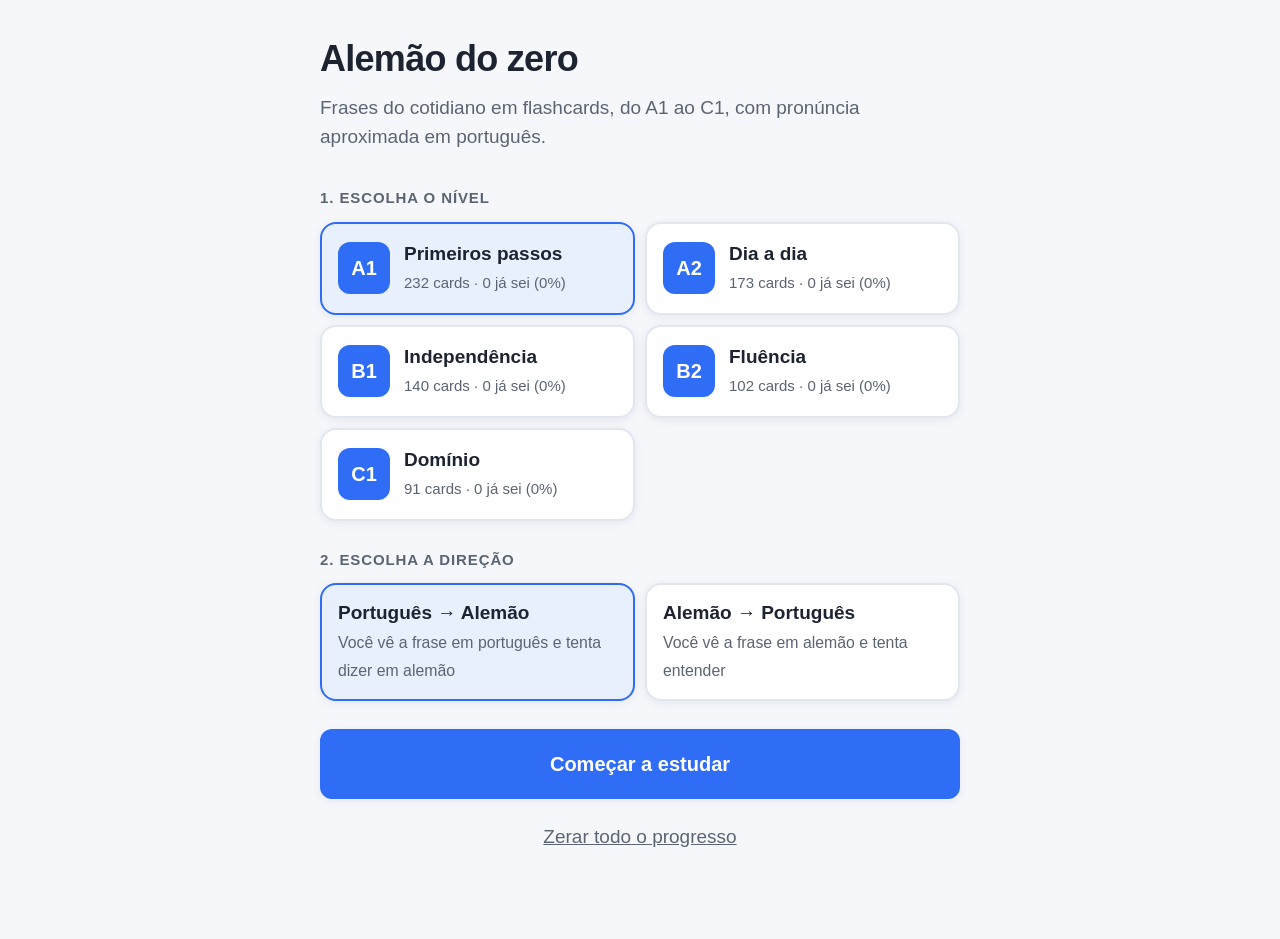
==== index.html @ b5f76ad8 "Curso de alemão em flashcards, do A1 ao C1 Site estático (HTML, CSS e JS puros, sem build) com 738 f" ====
<!doctype html>
<html lang="pt-BR">
<head>
<meta charset="utf-8">
<meta name="viewport" content="width=device-width, initial-scale=1">
<title>Alemão do Zero — Flashcards</title>
<meta name="description" content="Curso de alemão do zero com flashcards de frases do cotidiano, do A1 ao C1, com pronúncia aproximada em português.">
<link rel="stylesheet" href="css/style.css">
<link rel="icon" href="data:image/svg+xml,<svg xmlns='http://www.w3.org/2000/svg' viewBox='0 0 100 100'><text y='.9em' font-size='90'>🇩🇪</text></svg>">
</head>
<body>

<!-- ------------------------------------------------------------- TELA INICIAL -->
<main id="tela-inicio" class="tela">
  <header class="cabecalho">
    <h1>Alemão do zero</h1>
    <p class="subtitulo">Frases do cotidiano em flashcards, do A1 ao C1,
      com pronúncia aproximada em português.</p>
  </header>

  <section class="bloco">
    <h2>1. Escolha o nível</h2>
    <div id="lista-niveis" class="niveis"></div>
  </section>

  <section class="bloco">
    <h2>2. Escolha a direção</h2>
    <div class="direcoes" role="radiogroup" aria-label="Direção do estudo">
      <button type="button" class="direcao" data-direcao="pt-de" aria-pressed="true">
        <strong>Português → Alemão</strong>
        <small>Você vê a frase em português e tenta dizer em alemão</small>
      </button>
      <button type="button" class="direcao" data-direcao="de-pt" aria-pressed="false">
        <strong>Alemão → Português</strong>
        <small>Você vê a frase em alemão e tenta entender</small>
      </button>
    </div>
  </section>

  <p id="aviso-voz" class="aviso" hidden></p>

  <section class="bloco rodape-inicio">
    <button type="button" id="btn-comecar" class="btn btn-grande">Começar a estudar</button>
    <button type="button" id="btn-zerar-tudo" class="btn btn-texto">Zerar todo o progresso</button>
  </section>
</main>

<!-- ---------------------------------------------------------------- ESTUDO -->
<main id="tela-estudo" class="tela" hidden>
  <header class="barra-topo">
    <button type="button" id="btn-voltar" class="btn btn-icone" aria-label="Voltar ao início">←</button>
    <div class="info-sessao">
      <span id="rotulo-sessao"></span>
      <span id="contador" class="contador"></span>
    </div>
    <button type="button" id="btn-embaralhar" class="btn btn-icone" aria-label="Embaralhar cards" title="Embaralhar">⇄</button>
  </header>

  <div class="progresso" role="progressbar" aria-label="Progresso do nível"
       aria-valuemin="0" aria-valuemax="100" aria-valuenow="0" id="progresso">
    <div id="progresso-barra" class="progresso-barra"></div>
  </div>
  <p id="progresso-texto" class="progresso-texto"></p>

  <div id="card" class="card" tabindex="0" role="button"
       aria-label="Card. Toque ou aperte espaço para virar.">
    <div class="card-inner" id="card-inner">

      <div class="card-face card-frente">
        <p class="etiqueta" id="etiqueta-frente"></p>
        <p class="frase" id="frase-frente"></p>
        <p class="dica">toque no card ou aperte <kbd>espaço</kbd> para virar</p>
      </div>

      <div class="card-face card-verso">
        <p class="etiqueta" id="etiqueta-verso"></p>
        <p class="frase frase-verso" id="frase-verso"></p>
        <p class="pronuncia" id="pronuncia-frase"></p>
        <div class="palavras" id="palavras" aria-label="Palavras da frase"></div>
        <p class="gramatica" id="gramatica" hidden></p>
      </div>

    </div>
  </div>

  <div id="painel-palavra" class="painel-palavra" hidden>
    <button type="button" class="fechar-painel" id="fechar-painel" aria-label="Fechar">×</button>
    <p class="palavra-de" id="painel-de"></p>
    <p class="palavra-pt" id="painel-pt"></p>
    <dl class="palavra-detalhes">
      <dt>Sílabas</dt><dd id="painel-silabas"></dd>
      <dt>Pronúncia</dt><dd id="painel-pronuncia"></dd>
    </dl>
    <button type="button" class="btn btn-pequeno" id="painel-ouvir">🔊 Ouvir a palavra</button>
  </div>

  <div class="audios">
    <button type="button" class="btn btn-audio" id="btn-ouvir">🔊 Ouvir a frase</button>
    <button type="button" class="btn btn-audio" id="btn-ouvir-devagar">🐢 Ouvir devagar</button>
    <button type="button" class="btn btn-audio" id="btn-ouvir-palavras">🔉 Palavra por palavra</button>
    <a class="btn btn-audio btn-link" id="link-tradutor" href="#" target="_blank" rel="noopener">
      ↗ Ouvir no Google Tradutor</a>
  </div>

  <div class="avaliacao">
    <button type="button" class="btn btn-nao-sei" id="btn-nao-sei">
      Não sei <kbd>2</kbd></button>
    <button type="button" class="btn btn-sei" id="btn-sei">
      Eu sei <kbd>1</kbd></button>
  </div>

  <div class="navegacao">
    <button type="button" class="btn" id="btn-anterior">← Anterior</button>
    <button type="button" class="btn" id="btn-reiniciar">Reiniciar nível</button>
    <button type="button" class="btn" id="btn-proximo">Próximo →</button>
  </div>

  <p class="atalhos">
    Atalhos: <kbd>espaço</kbd> virar · <kbd>←</kbd> <kbd>→</kbd> navegar ·
    <kbd>1</kbd> sei · <kbd>2</kbd> não sei
  </p>
</main>

<script src="data/cards.js"></script>
<script src="js/app.js"></script>
</body>
</html>
---- css/style.css ----
/* Alemão do zero — estilos. Claro, com texto grande e pensado para o celular. */

:root {
  --fundo: #f6f7fb;
  --papel: #ffffff;
  --tinta: #1d2330;
  --tinta-fraca: #5b6472;
  --borda: #e2e6ef;
  --destaque: #2f6df6;
  --destaque-fraco: #e8f0fe;
  --sei: #1a8f54;
  --sei-fraco: #e4f6ec;
  --nao-sei: #c9452f;
  --nao-sei-fraco: #fdece9;
  --aviso: #8a5a00;
  --aviso-fundo: #fff5dd;
  --raio: 16px;
  --sombra: 0 2px 10px rgba(18, 28, 50, .07);
}

* { box-sizing: border-box; }

html { -webkit-text-size-adjust: 100%; }

body {
  margin: 0;
  overflow-wrap: break-word;
  word-break: break-word;
  padding: 0 16px 48px;
  background: var(--fundo);
  color: var(--tinta);
  font-family: -apple-system, BlinkMacSystemFont, "Segoe UI", Roboto, Helvetica, Arial, sans-serif;
  font-size: 18px;
  line-height: 1.5;
}

.tela { max-width: 640px; margin: 0 auto; }

/* ---------------------------------------------------------- tela inicial */

.cabecalho { padding: 32px 0 8px; }

h1 { font-size: 30px; margin: 0 0 8px; letter-spacing: -.02em; }

.subtitulo { margin: 0; color: var(--tinta-fraca); }

h2 {
  font-size: 15px;
  text-transform: uppercase;
  letter-spacing: .06em;
  color: var(--tinta-fraca);
  margin: 0 0 12px;
}

.bloco { margin: 28px 0; }

.niveis { display: grid; gap: 10px; }

.nivel {
  display: flex;
  align-items: center;
  gap: 14px;
  width: 100%;
  padding: 16px;
  background: var(--papel);
  border: 2px solid var(--borda);
  border-radius: var(--raio);
  box-shadow: var(--sombra);
  font: inherit;
  color: inherit;
  text-align: left;
  cursor: pointer;
}

.nivel[aria-pressed="true"] {
  border-color: var(--destaque);
  background: var(--destaque-fraco);
}

.nivel-sigla {
  flex: 0 0 52px;
  height: 52px;
  display: grid;
  place-items: center;
  border-radius: 12px;
  background: var(--destaque);
  color: #fff;
  font-size: 20px;
  font-weight: 700;
}

.nivel-info { flex: 1 1 auto; min-width: 0; }
.nivel-titulo { font-weight: 600; display: block; }
.nivel-detalhe { color: var(--tinta-fraca); font-size: 15px; }

.nivel-progresso {
  margin-top: 8px;
  height: 6px;
  border-radius: 99px;
  background: var(--borda);
  overflow: hidden;
}

.nivel-progresso span {
  display: block;
  height: 100%;
  background: var(--sei);
  border-radius: 99px;
}

.direcoes { display: grid; gap: 10px; }

.direcao {
  padding: 14px 16px;
  background: var(--papel);
  border: 2px solid var(--borda);
  border-radius: var(--raio);
  box-shadow: var(--sombra);
  font: inherit;
  color: inherit;
  text-align: left;
  cursor: pointer;
}

.direcao[aria-pressed="true"] {
  border-color: var(--destaque);
  background: var(--destaque-fraco);
}

.direcao strong { display: block; }
.direcao small { color: var(--tinta-fraca); }

.aviso {
  padding: 14px 16px;
  background: var(--aviso-fundo);
  color: var(--aviso);
  border-radius: var(--raio);
  font-size: 16px;
}

.aviso strong { display: block; margin-bottom: 4px; }

.rodape-inicio { display: grid; gap: 12px; justify-items: stretch; }

/* ------------------------------------------------------------------ botões */

.btn {
  padding: 12px 16px;
  background: var(--papel);
  border: 2px solid var(--borda);
  border-radius: 12px;
  box-shadow: var(--sombra);
  font: inherit;
  font-weight: 600;
  color: inherit;
  cursor: pointer;
}

.btn:active { transform: translateY(1px); }

.btn-grande {
  padding: 18px;
  font-size: 20px;
  background: var(--destaque);
  border-color: var(--destaque);
  color: #fff;
}

.btn-texto {
  background: none;
  border: none;
  box-shadow: none;
  color: var(--tinta-fraca);
  font-weight: 500;
  text-decoration: underline;
}

.btn-icone {
  width: 44px;
  height: 44px;
  padding: 0;
  font-size: 20px;
  line-height: 1;
}

.btn-pequeno { padding: 10px 14px; font-size: 16px; }

.btn:disabled { opacity: .45; cursor: default; }

/* ------------------------------------------------------------ barra do topo */

.barra-topo {
  display: flex;
  align-items: center;
  gap: 12px;
  padding: 16px 0 12px;
}

.info-sessao {
  flex: 1 1 auto;
  min-width: 0;
  display: flex;
  flex-direction: column;
  line-height: 1.25;
}

#rotulo-sessao { font-weight: 600; }

.contador { color: var(--tinta-fraca); font-size: 15px; }

.progresso {
  height: 8px;
  border-radius: 99px;
  background: var(--borda);
  overflow: hidden;
}

.progresso-barra {
  height: 100%;
  width: 0;
  background: var(--sei);
  border-radius: 99px;
  transition: width .25s ease;
}

.progresso-texto {
  margin: 8px 0 16px;
  font-size: 15px;
  color: var(--tinta-fraca);
}

/* ------------------------------------------------------------------- card */

.card {
  perspective: 1400px;
  min-height: 300px;
  transition: height .25s ease;
  cursor: pointer;
  outline-offset: 4px;
}

.card-inner {
  position: relative;
  width: 100%;
  min-height: 300px;
  transform-style: preserve-3d;
  transition: transform .45s cubic-bezier(.4, .1, .2, 1);
}

.card.virado .card-inner { transform: rotateY(180deg); }

.card-face {
  position: absolute;
  inset: 0;
  display: flex;
  flex-direction: column;
  justify-content: center;
  gap: 12px;
  padding: 24px 20px;
  background: var(--papel);
  border: 1px solid var(--borda);
  border-radius: 20px;
  box-shadow: var(--sombra);
  backface-visibility: hidden;
  -webkit-backface-visibility: hidden;
}

.card-verso {
  transform: rotateY(180deg);
  justify-content: flex-start;
  overflow-y: auto;
}

.etiqueta {
  margin: 0;
  font-size: 13px;
  text-transform: uppercase;
  letter-spacing: .08em;
  color: var(--tinta-fraca);
}

.frase {
  margin: 0;
  font-size: 30px;
  font-weight: 600;
  line-height: 1.25;
  letter-spacing: -.01em;
}

.frase-verso { font-size: 26px; }

.dica { margin: 0; font-size: 14px; color: var(--tinta-fraca); }

.pronuncia {
  margin: 0;
  font-size: 18px;
  color: var(--destaque);
  font-variant-numeric: tabular-nums;
}

.palavras { display: flex; flex-wrap: wrap; gap: 8px; margin-top: 4px; }

.palavra {
  padding: 8px 12px;
  background: var(--fundo);
  border: 1px solid var(--borda);
  border-radius: 99px;
  font: inherit;
  font-size: 17px;
  color: inherit;
  cursor: pointer;
}

.palavra:hover, .palavra.ativa {
  background: var(--destaque-fraco);
  border-color: var(--destaque);
}

.gramatica {
  margin: 4px 0 0;
  padding: 12px 14px;
  background: var(--destaque-fraco);
  border-radius: 12px;
  font-size: 16px;
  line-height: 1.45;
}

/* -------------------------------------------------------- painel da palavra */

.painel-palavra {
  position: relative;
  margin-top: 14px;
  padding: 16px 44px 16px 16px;
  background: var(--papel);
  border: 2px solid var(--destaque);
  border-radius: var(--raio);
  box-shadow: var(--sombra);
}

.fechar-painel {
  position: absolute;
  top: 8px;
  right: 8px;
  width: 32px;
  height: 32px;
  border: none;
  background: none;
  font-size: 24px;
  line-height: 1;
  color: var(--tinta-fraca);
  cursor: pointer;
}

.palavra-de { margin: 0; font-size: 24px; font-weight: 700; }
.palavra-pt { margin: 2px 0 10px; color: var(--tinta-fraca); }

.palavra-detalhes {
  display: grid;
  grid-template-columns: auto 1fr;
  gap: 4px 12px;
  margin: 0 0 12px;
  font-size: 16px;
}

.palavra-detalhes dt { color: var(--tinta-fraca); }
.palavra-detalhes dd { margin: 0; font-weight: 600; }

/* ------------------------------------------------------ áudio e navegação */

.audios {
  display: flex;
  flex-wrap: wrap;
  gap: 8px;
  margin: 16px 0;
}

.btn-audio { flex: 1 1 46%; font-size: 16px; padding: 12px 10px; }

.btn-link {
  text-align: center;
  text-decoration: none;
  color: var(--tinta-fraca);
}

.avaliacao { display: flex; gap: 10px; }

.avaliacao .btn { flex: 1 1 50%; padding: 16px; font-size: 18px; }

.btn-sei { background: var(--sei-fraco); border-color: var(--sei); color: var(--sei); }
.btn-nao-sei { background: var(--nao-sei-fraco); border-color: var(--nao-sei); color: var(--nao-sei); }

.navegacao { display: flex; gap: 8px; margin-top: 10px; }
.navegacao .btn { flex: 1 1 33%; font-size: 16px; padding: 12px 8px; }

.atalhos {
  margin: 20px 0 0;
  font-size: 14px;
  color: var(--tinta-fraca);
  text-align: center;
}

kbd {
  padding: 1px 6px;
  border: 1px solid var(--borda);
  border-bottom-width: 2px;
  border-radius: 6px;
  background: var(--papel);
  font-family: inherit;
  font-size: .9em;
}

/* --------------------------------------------------------------- telas maiores */

@media (min-width: 560px) {
  body { font-size: 19px; }
  h1 { font-size: 36px; }
  .frase { font-size: 38px; }
  .frase-verso { font-size: 32px; }
  .card, .card-inner { min-height: 340px; }
  .niveis { grid-template-columns: 1fr 1fr; }
  .direcoes { grid-template-columns: 1fr 1fr; }
  .btn-audio { flex: 1 1 22%; }
}

@media (prefers-reduced-motion: reduce) {
  .card-inner, .progresso-barra { transition: none; }
}
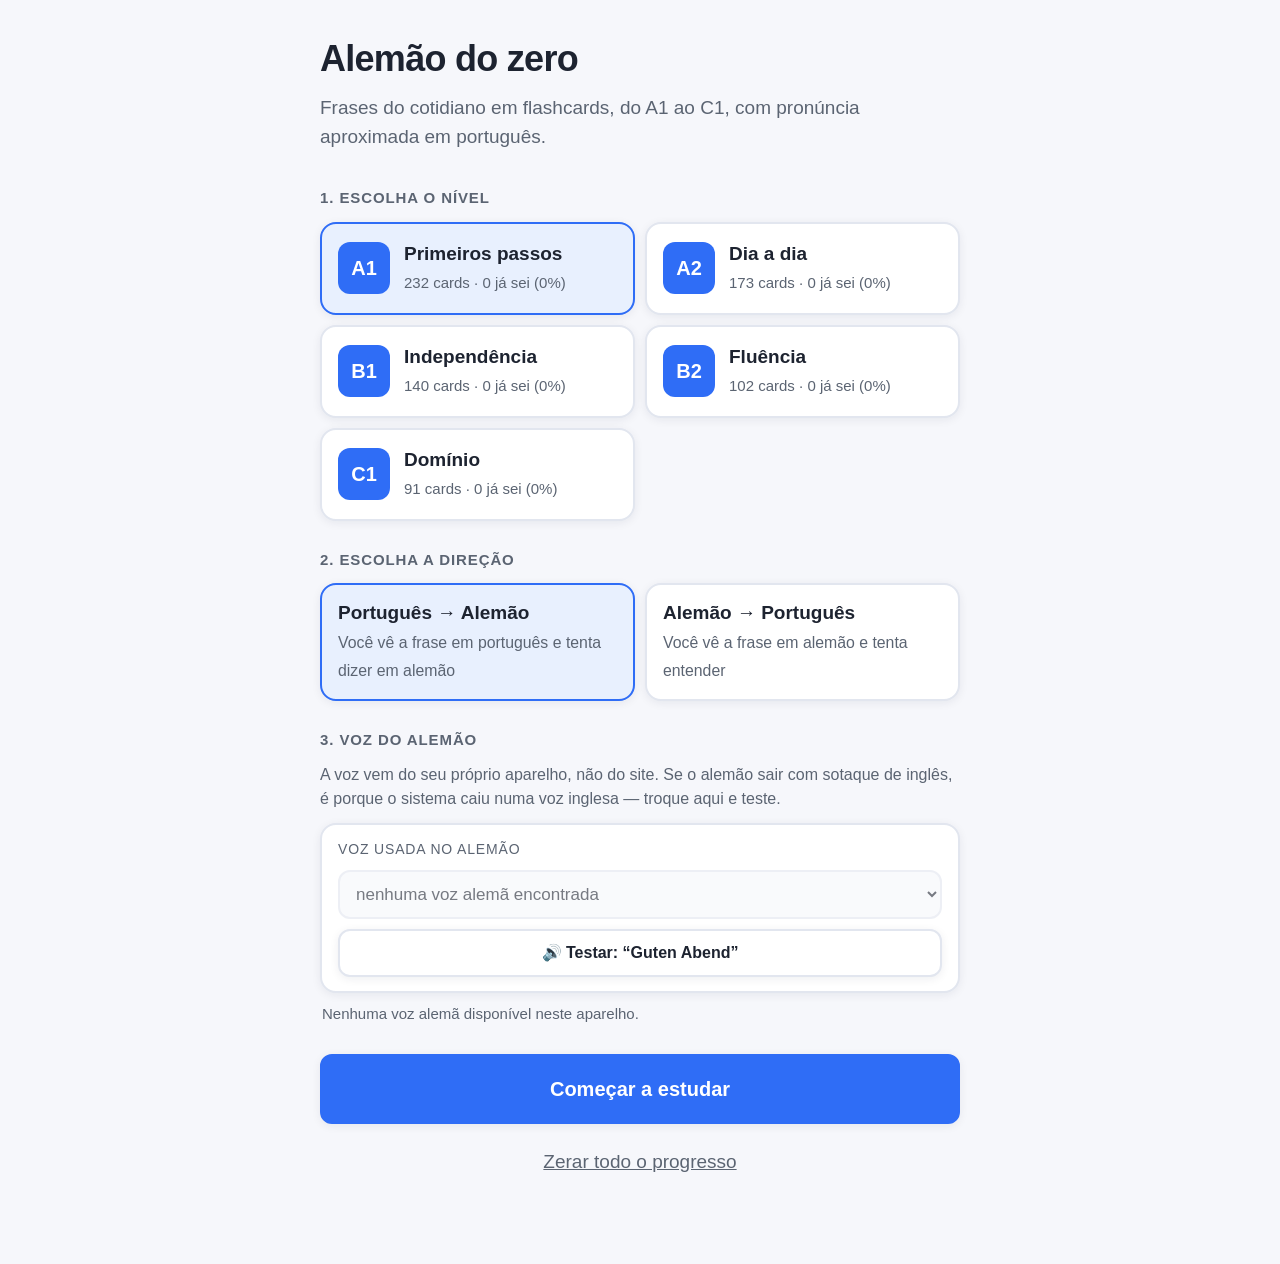
==== commit 40d47bab: "Deixa a escolha da voz alemã explícita e visível O sistema podia ler o alemão com a voz inglesa padr" ====
--- a/index.html
+++ b/index.html
@@ -35,6 +35,20 @@
         <small>Você vê a frase em alemão e tenta entender</small>
       </button>
     </div>
+  </section>
+
+  <section class="bloco">
+    <h2>3. Voz do alemão</h2>
+    <p class="explica-voz">A voz vem do seu próprio aparelho, não do site. Se o
+      alemão sair com sotaque de inglês, é porque o sistema caiu numa voz
+      inglesa — troque aqui e teste.</p>
+    <div class="escolha-voz">
+      <label class="rotulo-voz" for="seletor-voz">Voz usada no alemão</label>
+      <select id="seletor-voz"></select>
+      <button type="button" class="btn btn-pequeno" id="btn-testar-voz">
+        🔊 Testar: “Guten Abend”</button>
+    </div>
+    <p id="diagnostico-voz" class="diagnostico-voz"></p>
   </section>
 
   <p id="aviso-voz" class="aviso" hidden></p>
@@ -102,6 +116,11 @@
       ↗ Ouvir no Google Tradutor</a>
   </div>
 
+  <p class="voz-em-uso">
+    Voz do alemão: <strong id="voz-atual">—</strong>
+    <button type="button" class="btn-texto-pequeno" id="btn-trocar-voz">trocar</button>
+  </p>
+
   <div class="avaliacao">
     <button type="button" class="btn btn-nao-sei" id="btn-nao-sei">
       Não sei <kbd>2</kbd></button>
--- a/css/style.css
+++ b/css/style.css
@@ -425,3 +425,66 @@
 @media (prefers-reduced-motion: reduce) {
   .card-inner, .progresso-barra { transition: none; }
 }
+
+/* --------------------------------------------------------- escolha da voz */
+
+.explica-voz {
+  margin: 0 0 12px;
+  font-size: 16px;
+  color: var(--tinta-fraca);
+}
+
+.escolha-voz {
+  display: grid;
+  gap: 10px;
+  padding: 14px 16px;
+  background: var(--papel);
+  border: 2px solid var(--borda);
+  border-radius: var(--raio);
+  box-shadow: var(--sombra);
+}
+
+.rotulo-voz {
+  font-size: 14px;
+  text-transform: uppercase;
+  letter-spacing: .06em;
+  color: var(--tinta-fraca);
+}
+
+#seletor-voz {
+  width: 100%;
+  padding: 12px;
+  background: var(--fundo);
+  border: 2px solid var(--borda);
+  border-radius: 12px;
+  font: inherit;
+  font-size: 17px;
+  color: inherit;
+}
+
+#seletor-voz:disabled { opacity: .6; }
+
+.diagnostico-voz {
+  margin: 10px 2px 0;
+  font-size: 15px;
+  color: var(--tinta-fraca);
+}
+
+.voz-em-uso {
+  margin: 0 0 12px;
+  font-size: 15px;
+  color: var(--tinta-fraca);
+  text-align: center;
+}
+
+.btn-texto-pequeno {
+  margin-left: 6px;
+  padding: 2px 4px;
+  background: none;
+  border: none;
+  font: inherit;
+  font-size: 15px;
+  color: var(--destaque);
+  text-decoration: underline;
+  cursor: pointer;
+}
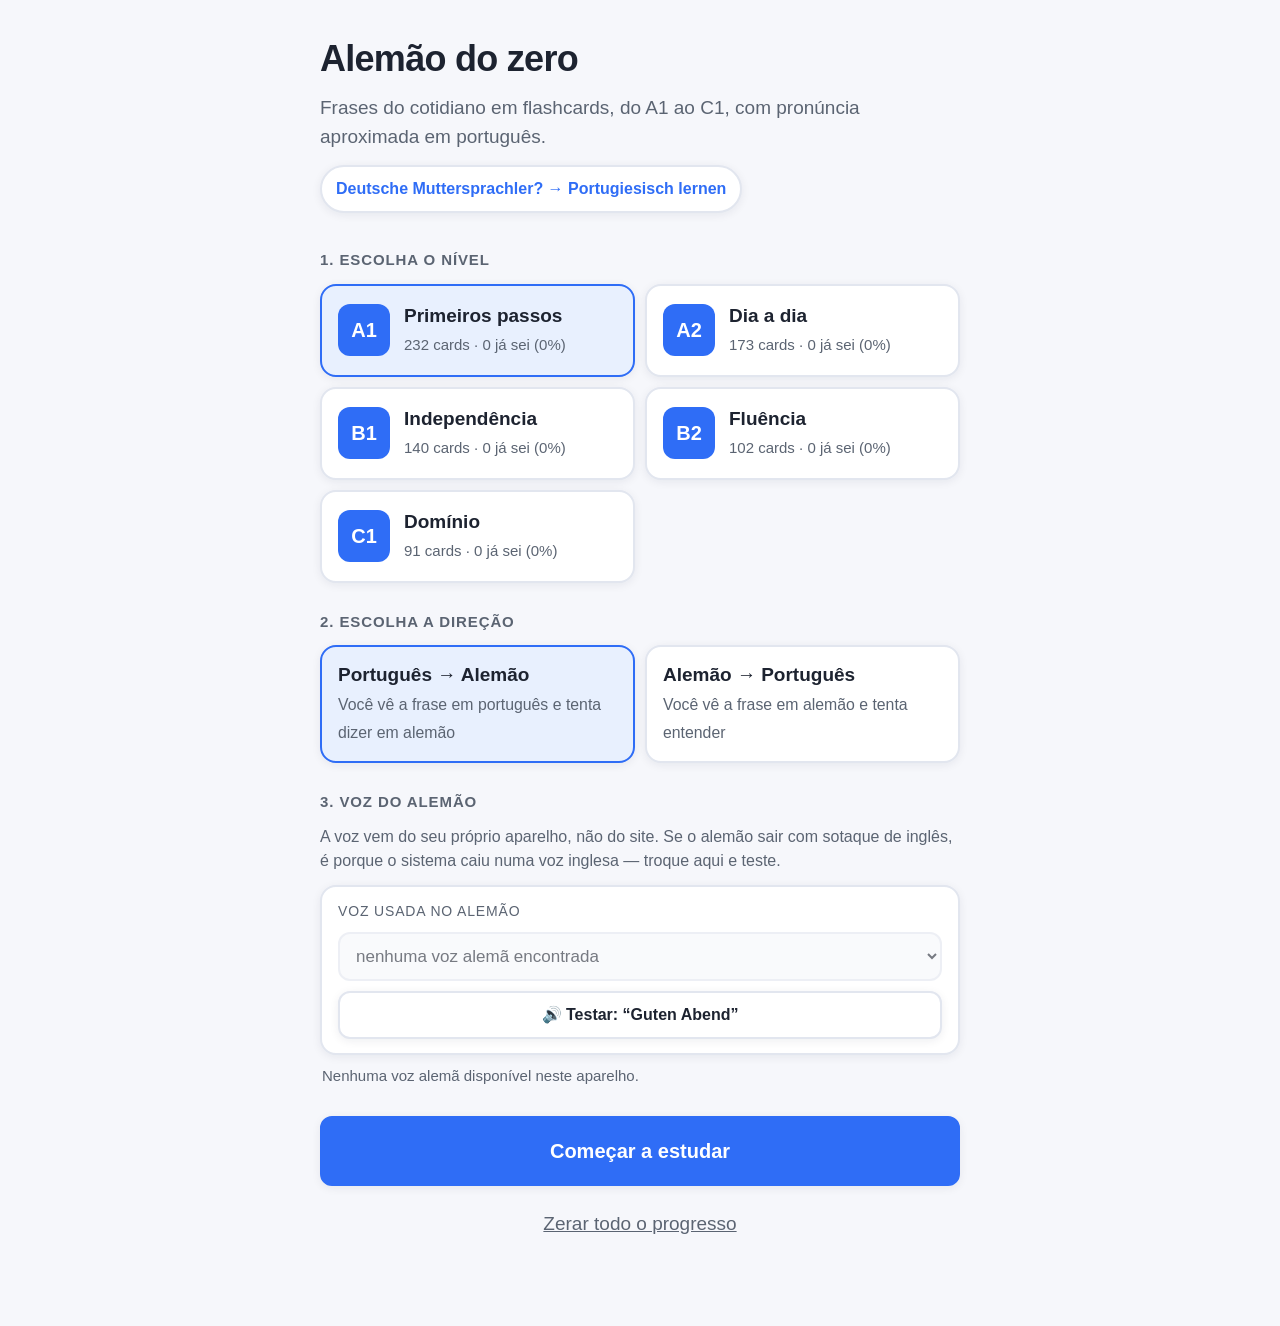
==== commit ea0fc240: "Acrescenta o curso espelho: português para quem fala alemão O site passa a ter duas páginas sobre os" ====
--- a/index.html
+++ b/index.html
@@ -3,50 +3,44 @@
 <head>
 <meta charset="utf-8">
 <meta name="viewport" content="width=device-width, initial-scale=1">
-<title>Alemão do Zero — Flashcards</title>
+<title>Alemão do zero</title>
 <meta name="description" content="Curso de alemão do zero com flashcards de frases do cotidiano, do A1 ao C1, com pronúncia aproximada em português.">
-<link rel="stylesheet" href="css/style.css">
-<link rel="icon" href="data:image/svg+xml,<svg xmlns='http://www.w3.org/2000/svg' viewBox='0 0 100 100'><text y='.9em' font-size='90'>🇩🇪</text></svg>">
+<link rel="stylesheet" href="css/style.css?v=3">
+<link rel="icon" href="data:image/svg+xml,<svg xmlns='http://www.w3.org/2000/svg' viewBox='0 0 100 100'><text y='.9em' font-size='90'>🗣️</text></svg>">
+<!-- O ?v= serve para furar o cache do GitHub Pages (max-age=600): sem ele,
+     quem já abriu o site continua com a versão antiga por até 10 minutos.
+     Ao mudar css/js/cards, suba o número aqui também. -->
 </head>
 <body>
+
+<!-- Os textos desta página são preenchidos por js/app.js conforme o curso,
+     para que index.html e portugiesisch.html compartilhem a mesma estrutura. -->
 
 <!-- ------------------------------------------------------------- TELA INICIAL -->
 <main id="tela-inicio" class="tela">
   <header class="cabecalho">
-    <h1>Alemão do zero</h1>
-    <p class="subtitulo">Frases do cotidiano em flashcards, do A1 ao C1,
-      com pronúncia aproximada em português.</p>
+    <h1 id="txt-titulo">Alemão do zero</h1>
+    <p class="subtitulo" id="txt-subtitulo"></p>
+    <a class="troca-curso" id="link-outro-curso" href="portugiesisch.html"></a>
   </header>
 
   <section class="bloco">
-    <h2>1. Escolha o nível</h2>
+    <h2 id="txt-passo1"></h2>
     <div id="lista-niveis" class="niveis"></div>
   </section>
 
   <section class="bloco">
-    <h2>2. Escolha a direção</h2>
-    <div class="direcoes" role="radiogroup" aria-label="Direção do estudo">
-      <button type="button" class="direcao" data-direcao="pt-de" aria-pressed="true">
-        <strong>Português → Alemão</strong>
-        <small>Você vê a frase em português e tenta dizer em alemão</small>
-      </button>
-      <button type="button" class="direcao" data-direcao="de-pt" aria-pressed="false">
-        <strong>Alemão → Português</strong>
-        <small>Você vê a frase em alemão e tenta entender</small>
-      </button>
-    </div>
+    <h2 id="txt-passo2"></h2>
+    <div class="direcoes" id="lista-direcoes" role="group"></div>
   </section>
 
   <section class="bloco">
-    <h2>3. Voz do alemão</h2>
-    <p class="explica-voz">A voz vem do seu próprio aparelho, não do site. Se o
-      alemão sair com sotaque de inglês, é porque o sistema caiu numa voz
-      inglesa — troque aqui e teste.</p>
+    <h2 id="txt-passo3"></h2>
+    <p class="explica-voz" id="txt-explica-voz"></p>
     <div class="escolha-voz">
-      <label class="rotulo-voz" for="seletor-voz">Voz usada no alemão</label>
+      <label class="rotulo-voz" id="rotulo-voz" for="seletor-voz"></label>
       <select id="seletor-voz"></select>
-      <button type="button" class="btn btn-pequeno" id="btn-testar-voz">
-        🔊 Testar: “Guten Abend”</button>
+      <button type="button" class="btn btn-pequeno" id="btn-testar-voz"></button>
     </div>
     <p id="diagnostico-voz" class="diagnostico-voz"></p>
   </section>
@@ -54,43 +48,42 @@
   <p id="aviso-voz" class="aviso" hidden></p>
 
   <section class="bloco rodape-inicio">
-    <button type="button" id="btn-comecar" class="btn btn-grande">Começar a estudar</button>
-    <button type="button" id="btn-zerar-tudo" class="btn btn-texto">Zerar todo o progresso</button>
+    <button type="button" id="btn-comecar" class="btn btn-grande"></button>
+    <button type="button" id="btn-zerar-tudo" class="btn btn-texto"></button>
   </section>
 </main>
 
 <!-- ---------------------------------------------------------------- ESTUDO -->
 <main id="tela-estudo" class="tela" hidden>
   <header class="barra-topo">
-    <button type="button" id="btn-voltar" class="btn btn-icone" aria-label="Voltar ao início">←</button>
+    <button type="button" id="btn-voltar" class="btn btn-icone">←</button>
     <div class="info-sessao">
       <span id="rotulo-sessao"></span>
       <span id="contador" class="contador"></span>
     </div>
-    <button type="button" id="btn-embaralhar" class="btn btn-icone" aria-label="Embaralhar cards" title="Embaralhar">⇄</button>
+    <button type="button" id="btn-embaralhar" class="btn btn-icone">⇄</button>
   </header>
 
-  <div class="progresso" role="progressbar" aria-label="Progresso do nível"
+  <div class="progresso" role="progressbar"
        aria-valuemin="0" aria-valuemax="100" aria-valuenow="0" id="progresso">
     <div id="progresso-barra" class="progresso-barra"></div>
   </div>
   <p id="progresso-texto" class="progresso-texto"></p>
 
-  <div id="card" class="card" tabindex="0" role="button"
-       aria-label="Card. Toque ou aperte espaço para virar.">
+  <div id="card" class="card" tabindex="0" role="button">
     <div class="card-inner" id="card-inner">
 
       <div class="card-face card-frente">
         <p class="etiqueta" id="etiqueta-frente"></p>
         <p class="frase" id="frase-frente"></p>
-        <p class="dica">toque no card ou aperte <kbd>espaço</kbd> para virar</p>
+        <p class="dica" id="txt-dica"></p>
       </div>
 
       <div class="card-face card-verso">
         <p class="etiqueta" id="etiqueta-verso"></p>
         <p class="frase frase-verso" id="frase-verso"></p>
         <p class="pronuncia" id="pronuncia-frase"></p>
-        <div class="palavras" id="palavras" aria-label="Palavras da frase"></div>
+        <div class="palavras" id="palavras"></div>
         <p class="gramatica" id="gramatica" hidden></p>
       </div>
 
@@ -98,49 +91,46 @@
   </div>
 
   <div id="painel-palavra" class="painel-palavra" hidden>
-    <button type="button" class="fechar-painel" id="fechar-painel" aria-label="Fechar">×</button>
+    <button type="button" class="fechar-painel" id="fechar-painel">×</button>
     <p class="palavra-de" id="painel-de"></p>
     <p class="palavra-pt" id="painel-pt"></p>
     <dl class="palavra-detalhes">
-      <dt>Sílabas</dt><dd id="painel-silabas"></dd>
-      <dt>Pronúncia</dt><dd id="painel-pronuncia"></dd>
+      <dt id="txt-silabas"></dt><dd id="painel-silabas"></dd>
+      <dt id="txt-pronuncia"></dt><dd id="painel-pronuncia"></dd>
     </dl>
-    <button type="button" class="btn btn-pequeno" id="painel-ouvir">🔊 Ouvir a palavra</button>
+    <button type="button" class="btn btn-pequeno" id="painel-ouvir"></button>
   </div>
 
   <div class="audios">
-    <button type="button" class="btn btn-audio" id="btn-ouvir">🔊 Ouvir a frase</button>
-    <button type="button" class="btn btn-audio" id="btn-ouvir-devagar">🐢 Ouvir devagar</button>
-    <button type="button" class="btn btn-audio" id="btn-ouvir-palavras">🔉 Palavra por palavra</button>
-    <a class="btn btn-audio btn-link" id="link-tradutor" href="#" target="_blank" rel="noopener">
-      ↗ Ouvir no Google Tradutor</a>
+    <button type="button" class="btn btn-audio" id="btn-ouvir"></button>
+    <button type="button" class="btn btn-audio" id="btn-ouvir-devagar"></button>
+    <button type="button" class="btn btn-audio" id="btn-ouvir-palavras"></button>
+    <a class="btn btn-audio btn-link" id="link-tradutor" href="#"
+       target="_blank" rel="noopener"></a>
   </div>
 
   <p class="voz-em-uso">
-    Voz do alemão: <strong id="voz-atual">—</strong>
-    <button type="button" class="btn-texto-pequeno" id="btn-trocar-voz">trocar</button>
+    <span id="txt-voz-em-uso"></span>
+    <strong id="voz-atual">—</strong>
+    <button type="button" class="btn-texto-pequeno" id="btn-trocar-voz"></button>
   </p>
 
   <div class="avaliacao">
-    <button type="button" class="btn btn-nao-sei" id="btn-nao-sei">
-      Não sei <kbd>2</kbd></button>
-    <button type="button" class="btn btn-sei" id="btn-sei">
-      Eu sei <kbd>1</kbd></button>
+    <button type="button" class="btn btn-nao-sei" id="btn-nao-sei"></button>
+    <button type="button" class="btn btn-sei" id="btn-sei"></button>
   </div>
 
   <div class="navegacao">
-    <button type="button" class="btn" id="btn-anterior">← Anterior</button>
-    <button type="button" class="btn" id="btn-reiniciar">Reiniciar nível</button>
-    <button type="button" class="btn" id="btn-proximo">Próximo →</button>
+    <button type="button" class="btn" id="btn-anterior"></button>
+    <button type="button" class="btn" id="btn-reiniciar"></button>
+    <button type="button" class="btn" id="btn-proximo"></button>
   </div>
 
-  <p class="atalhos">
-    Atalhos: <kbd>espaço</kbd> virar · <kbd>←</kbd> <kbd>→</kbd> navegar ·
-    <kbd>1</kbd> sei · <kbd>2</kbd> não sei
-  </p>
+  <p class="atalhos" id="txt-atalhos"></p>
 </main>
 
-<script src="data/cards.js"></script>
-<script src="js/app.js"></script>
+<script>window.CURSO = 'de';</script>
+<script src="data/cards.js?v=3"></script>
+<script src="js/app.js?v=3"></script>
 </body>
 </html>
--- a/css/style.css
+++ b/css/style.css
@@ -488,3 +488,21 @@
   text-decoration: underline;
   cursor: pointer;
 }
+
+/* ------------------------------------------------------- troca de curso */
+
+.troca-curso {
+  display: inline-block;
+  margin-top: 14px;
+  padding: 10px 14px;
+  background: var(--papel);
+  border: 2px solid var(--borda);
+  border-radius: 999px;
+  box-shadow: var(--sombra);
+  font-size: 16px;
+  font-weight: 600;
+  color: var(--destaque);
+  text-decoration: none;
+}
+
+.troca-curso:hover { border-color: var(--destaque); }
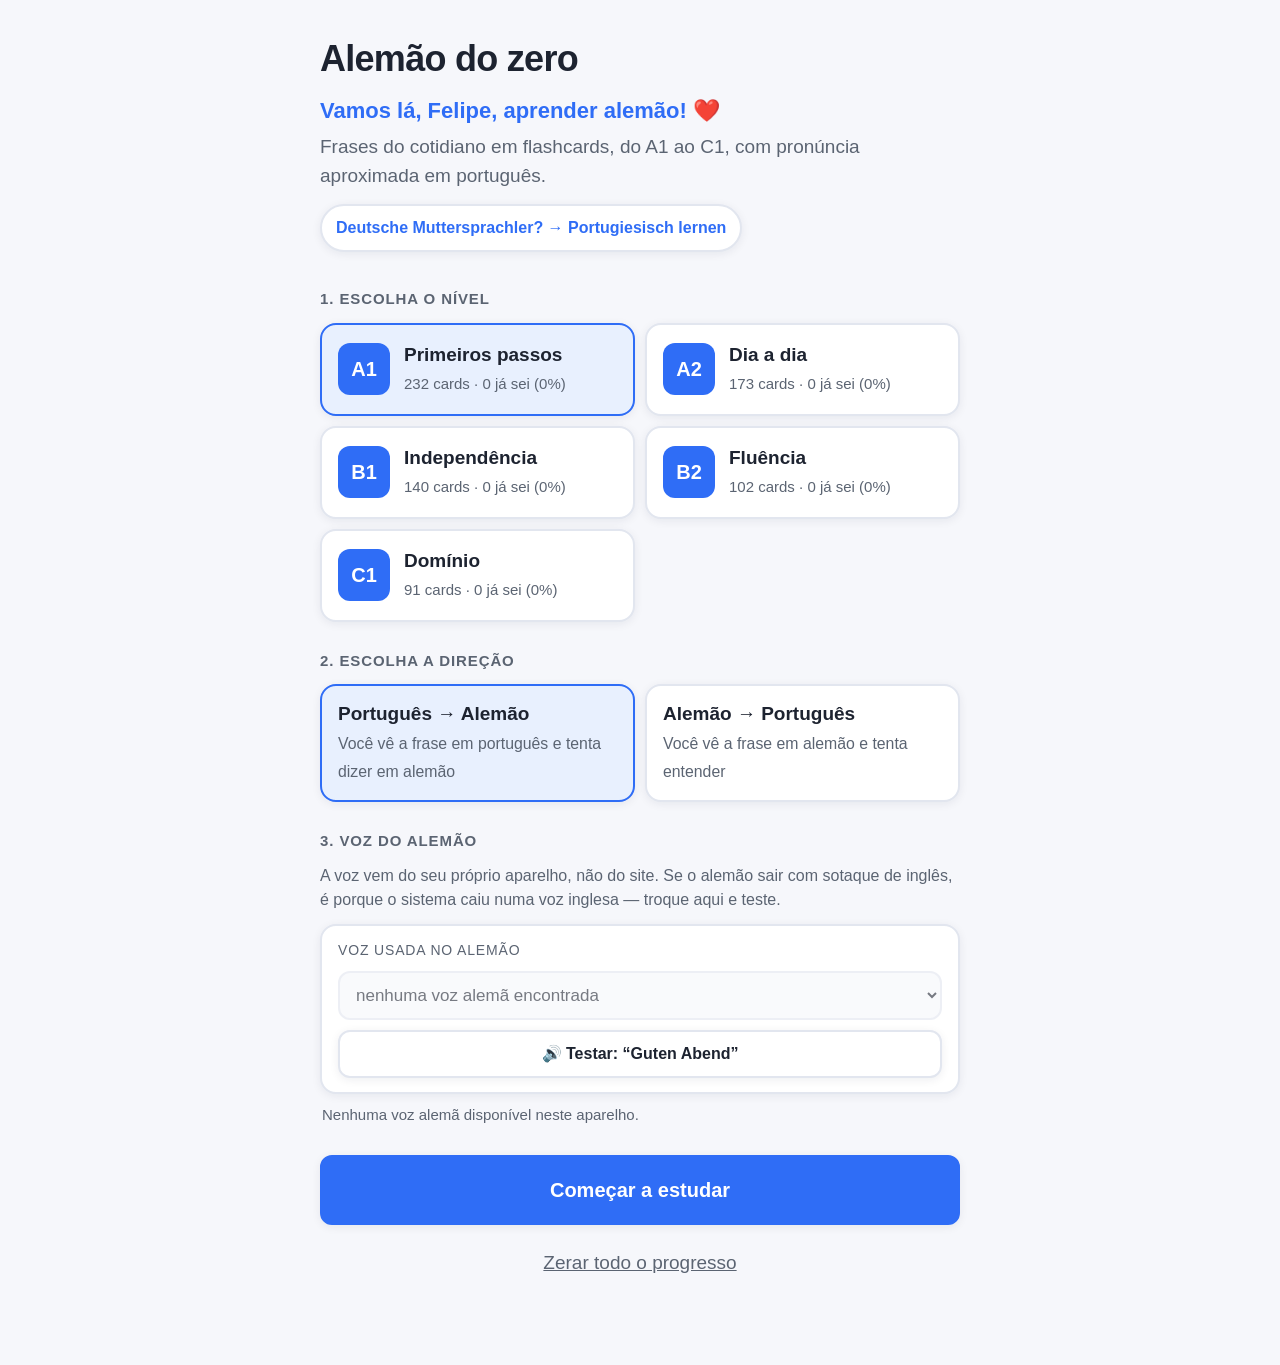
==== commit 4d1b9053: "Põe uma saudação pessoal no topo de cada curso Cada página cumprimenta quem a usa, na língua da próp" ====
--- a/index.html
+++ b/index.html
@@ -5,7 +5,7 @@
 <meta name="viewport" content="width=device-width, initial-scale=1">
 <title>Alemão do zero</title>
 <meta name="description" content="Curso de alemão do zero com flashcards de frases do cotidiano, do A1 ao C1, com pronúncia aproximada em português.">
-<link rel="stylesheet" href="css/style.css?v=3">
+<link rel="stylesheet" href="css/style.css?v=4">
 <link rel="icon" href="data:image/svg+xml,<svg xmlns='http://www.w3.org/2000/svg' viewBox='0 0 100 100'><text y='.9em' font-size='90'>🗣️</text></svg>">
 <!-- O ?v= serve para furar o cache do GitHub Pages (max-age=600): sem ele,
      quem já abriu o site continua com a versão antiga por até 10 minutos.
@@ -20,6 +20,7 @@
 <main id="tela-inicio" class="tela">
   <header class="cabecalho">
     <h1 id="txt-titulo">Alemão do zero</h1>
+    <p class="saudacao" id="txt-saudacao"></p>
     <p class="subtitulo" id="txt-subtitulo"></p>
     <a class="troca-curso" id="link-outro-curso" href="portugiesisch.html"></a>
   </header>
@@ -130,7 +131,7 @@
 </main>
 
 <script>window.CURSO = 'de';</script>
-<script src="data/cards.js?v=3"></script>
-<script src="js/app.js?v=3"></script>
+<script src="data/cards.js?v=4"></script>
+<script src="js/app.js?v=4"></script>
 </body>
 </html>
--- a/css/style.css
+++ b/css/style.css
@@ -506,3 +506,16 @@
 }
 
 .troca-curso:hover { border-color: var(--destaque); }
+
+/* ---------------------------------------------------------- saudação */
+
+.saudacao {
+  margin: 0 0 6px;
+  font-size: 20px;
+  font-weight: 600;
+  color: var(--destaque);
+}
+
+@media (min-width: 560px) {
+  .saudacao { font-size: 22px; }
+}
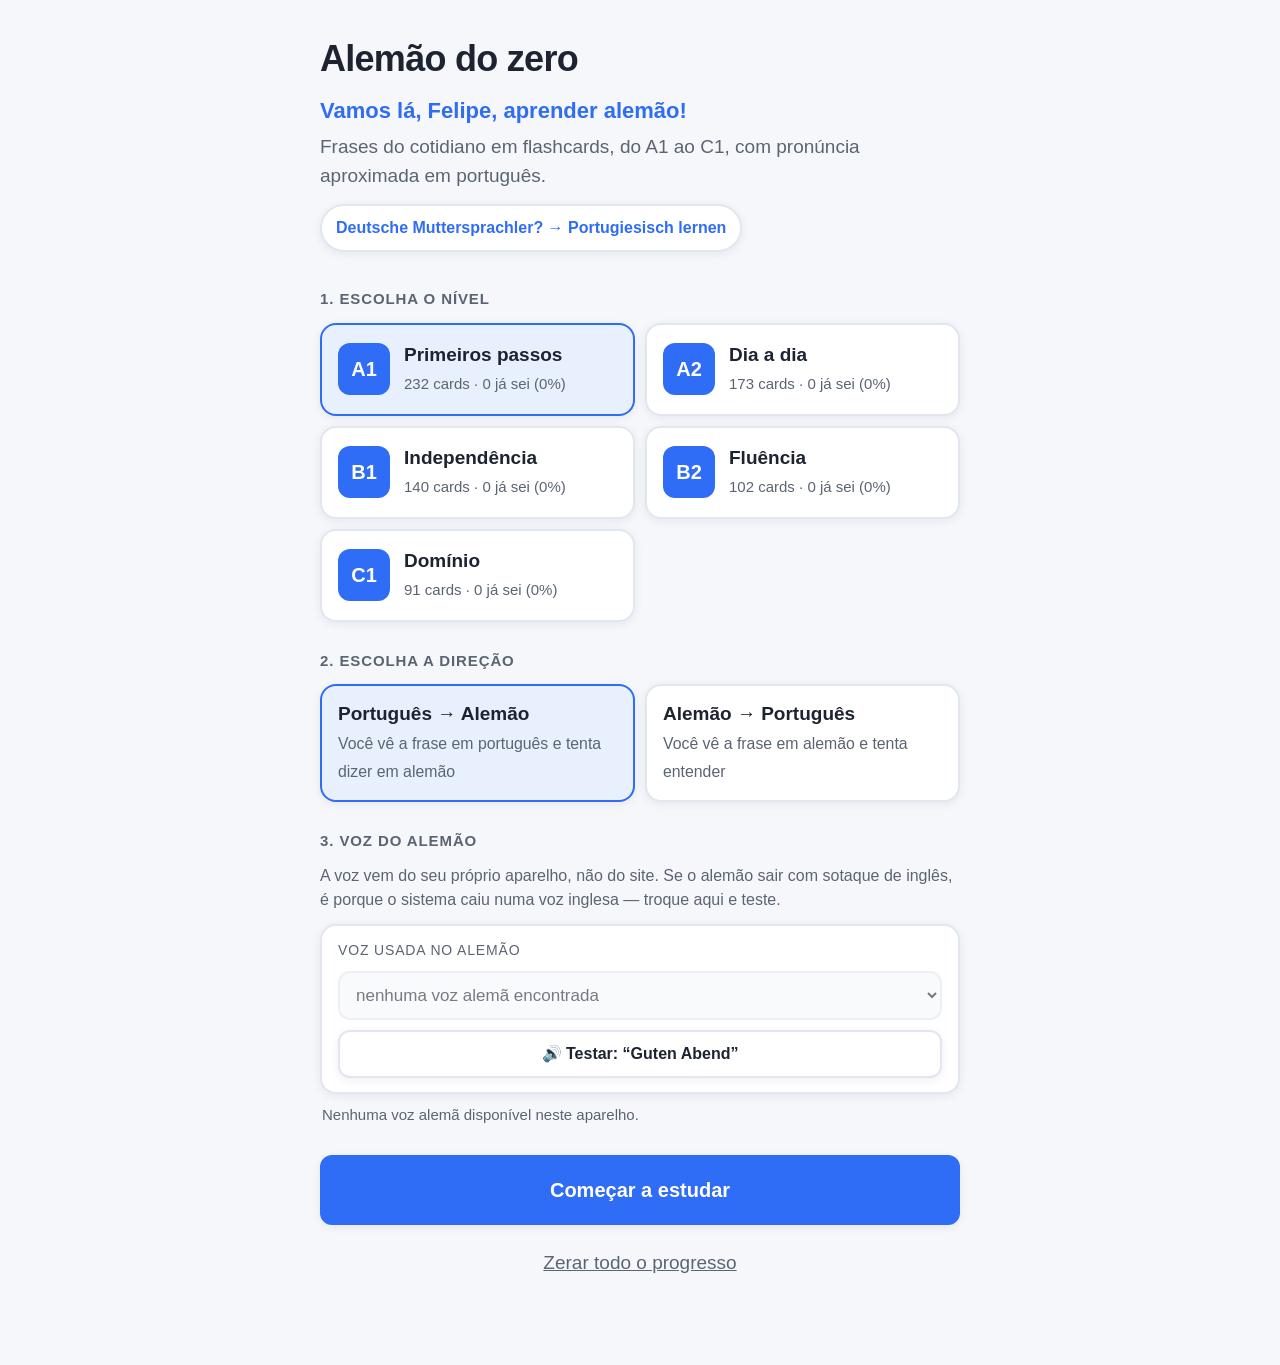
==== commit 4dc1eabb: "Tira o coração da saudação do curso de alemão O coração fica só na página da Giulia.  Co-Authored-By" ====
--- a/index.html
+++ b/index.html
@@ -5,7 +5,7 @@
 <meta name="viewport" content="width=device-width, initial-scale=1">
 <title>Alemão do zero</title>
 <meta name="description" content="Curso de alemão do zero com flashcards de frases do cotidiano, do A1 ao C1, com pronúncia aproximada em português.">
-<link rel="stylesheet" href="css/style.css?v=4">
+<link rel="stylesheet" href="css/style.css?v=5">
 <link rel="icon" href="data:image/svg+xml,<svg xmlns='http://www.w3.org/2000/svg' viewBox='0 0 100 100'><text y='.9em' font-size='90'>🗣️</text></svg>">
 <!-- O ?v= serve para furar o cache do GitHub Pages (max-age=600): sem ele,
      quem já abriu o site continua com a versão antiga por até 10 minutos.
@@ -131,7 +131,7 @@
 </main>
 
 <script>window.CURSO = 'de';</script>
-<script src="data/cards.js?v=4"></script>
-<script src="js/app.js?v=4"></script>
+<script src="data/cards.js?v=5"></script>
+<script src="js/app.js?v=5"></script>
 </body>
 </html>
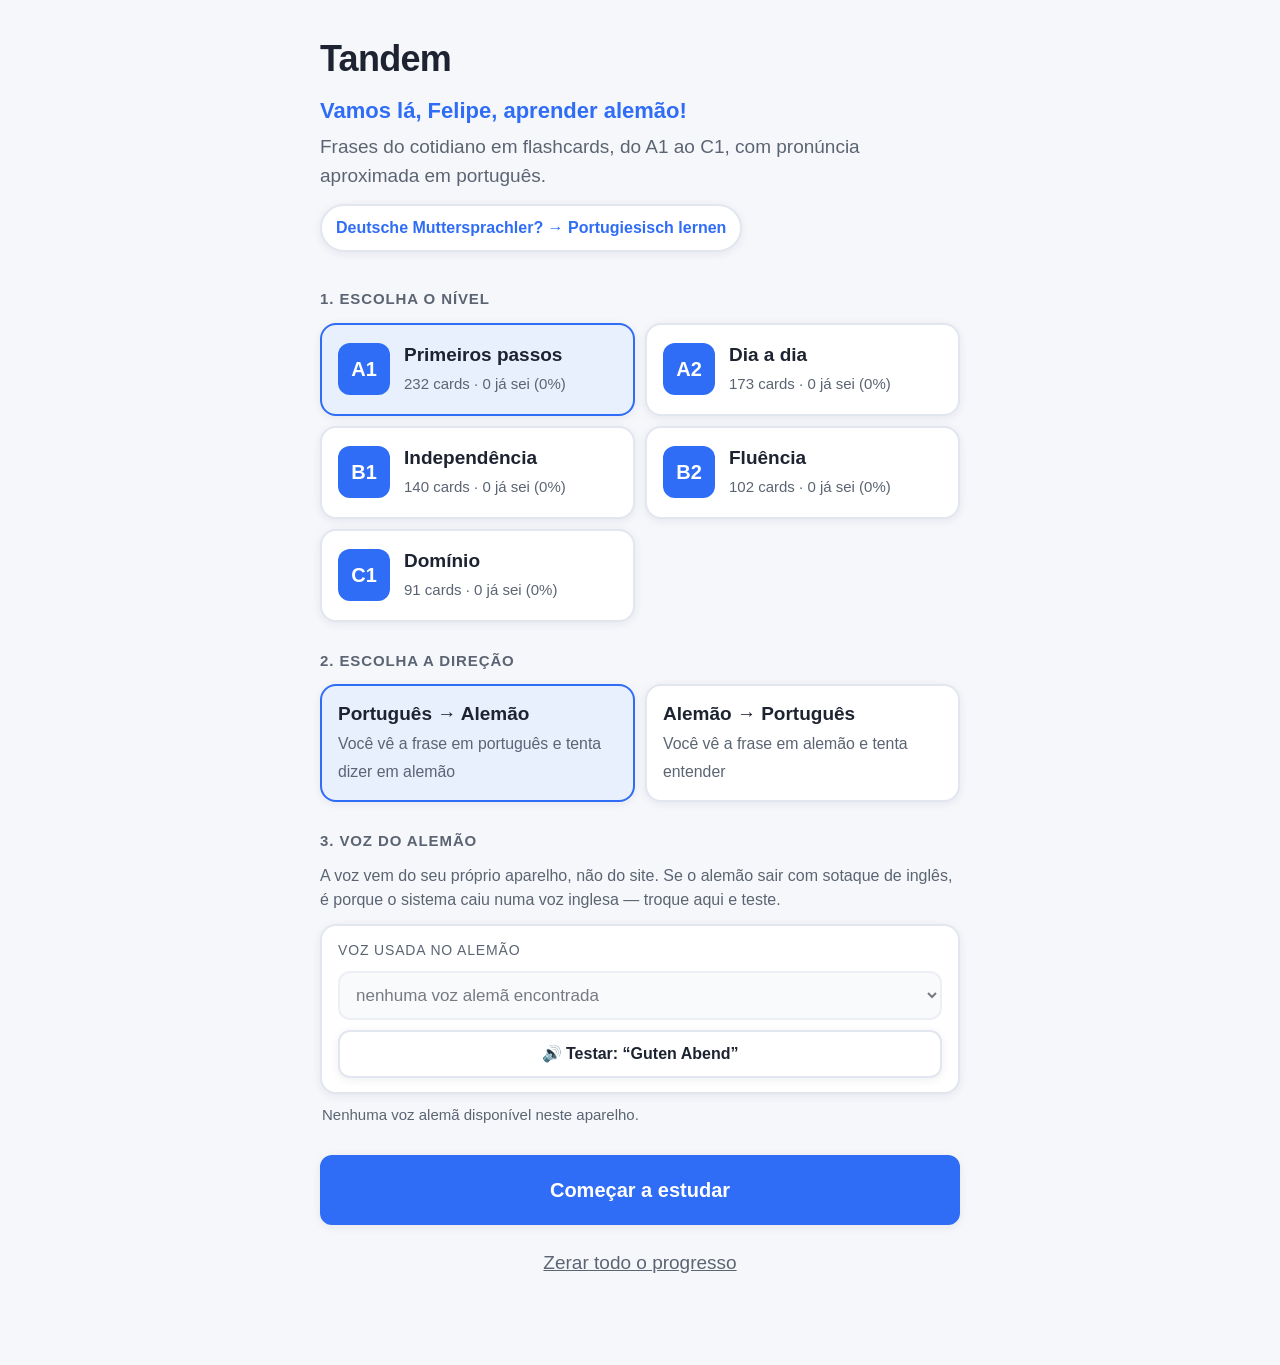
==== commit a5373dfa: "Dá ao site um nome comum aos dois cursos: Tandem Até agora cada página tinha o seu próprio nome ("Al" ====
--- a/index.html
+++ b/index.html
@@ -3,9 +3,9 @@
 <head>
 <meta charset="utf-8">
 <meta name="viewport" content="width=device-width, initial-scale=1">
-<title>Alemão do zero</title>
-<meta name="description" content="Curso de alemão do zero com flashcards de frases do cotidiano, do A1 ao C1, com pronúncia aproximada em português.">
-<link rel="stylesheet" href="css/style.css?v=5">
+<title>Tandem · Alemão</title>
+<meta name="description" content="Tandem: curso de alemão em flashcards, do A1 ao C1, com pronúncia aproximada em português e áudio.">
+<link rel="stylesheet" href="css/style.css?v=6">
 <link rel="icon" href="data:image/svg+xml,<svg xmlns='http://www.w3.org/2000/svg' viewBox='0 0 100 100'><text y='.9em' font-size='90'>🗣️</text></svg>">
 <!-- O ?v= serve para furar o cache do GitHub Pages (max-age=600): sem ele,
      quem já abriu o site continua com a versão antiga por até 10 minutos.
@@ -19,7 +19,7 @@
 <!-- ------------------------------------------------------------- TELA INICIAL -->
 <main id="tela-inicio" class="tela">
   <header class="cabecalho">
-    <h1 id="txt-titulo">Alemão do zero</h1>
+    <h1 id="txt-titulo">Tandem</h1>
     <p class="saudacao" id="txt-saudacao"></p>
     <p class="subtitulo" id="txt-subtitulo"></p>
     <a class="troca-curso" id="link-outro-curso" href="portugiesisch.html"></a>
@@ -131,7 +131,7 @@
 </main>
 
 <script>window.CURSO = 'de';</script>
-<script src="data/cards.js?v=5"></script>
-<script src="js/app.js?v=5"></script>
+<script src="data/cards.js?v=6"></script>
+<script src="js/app.js?v=6"></script>
 </body>
 </html>
